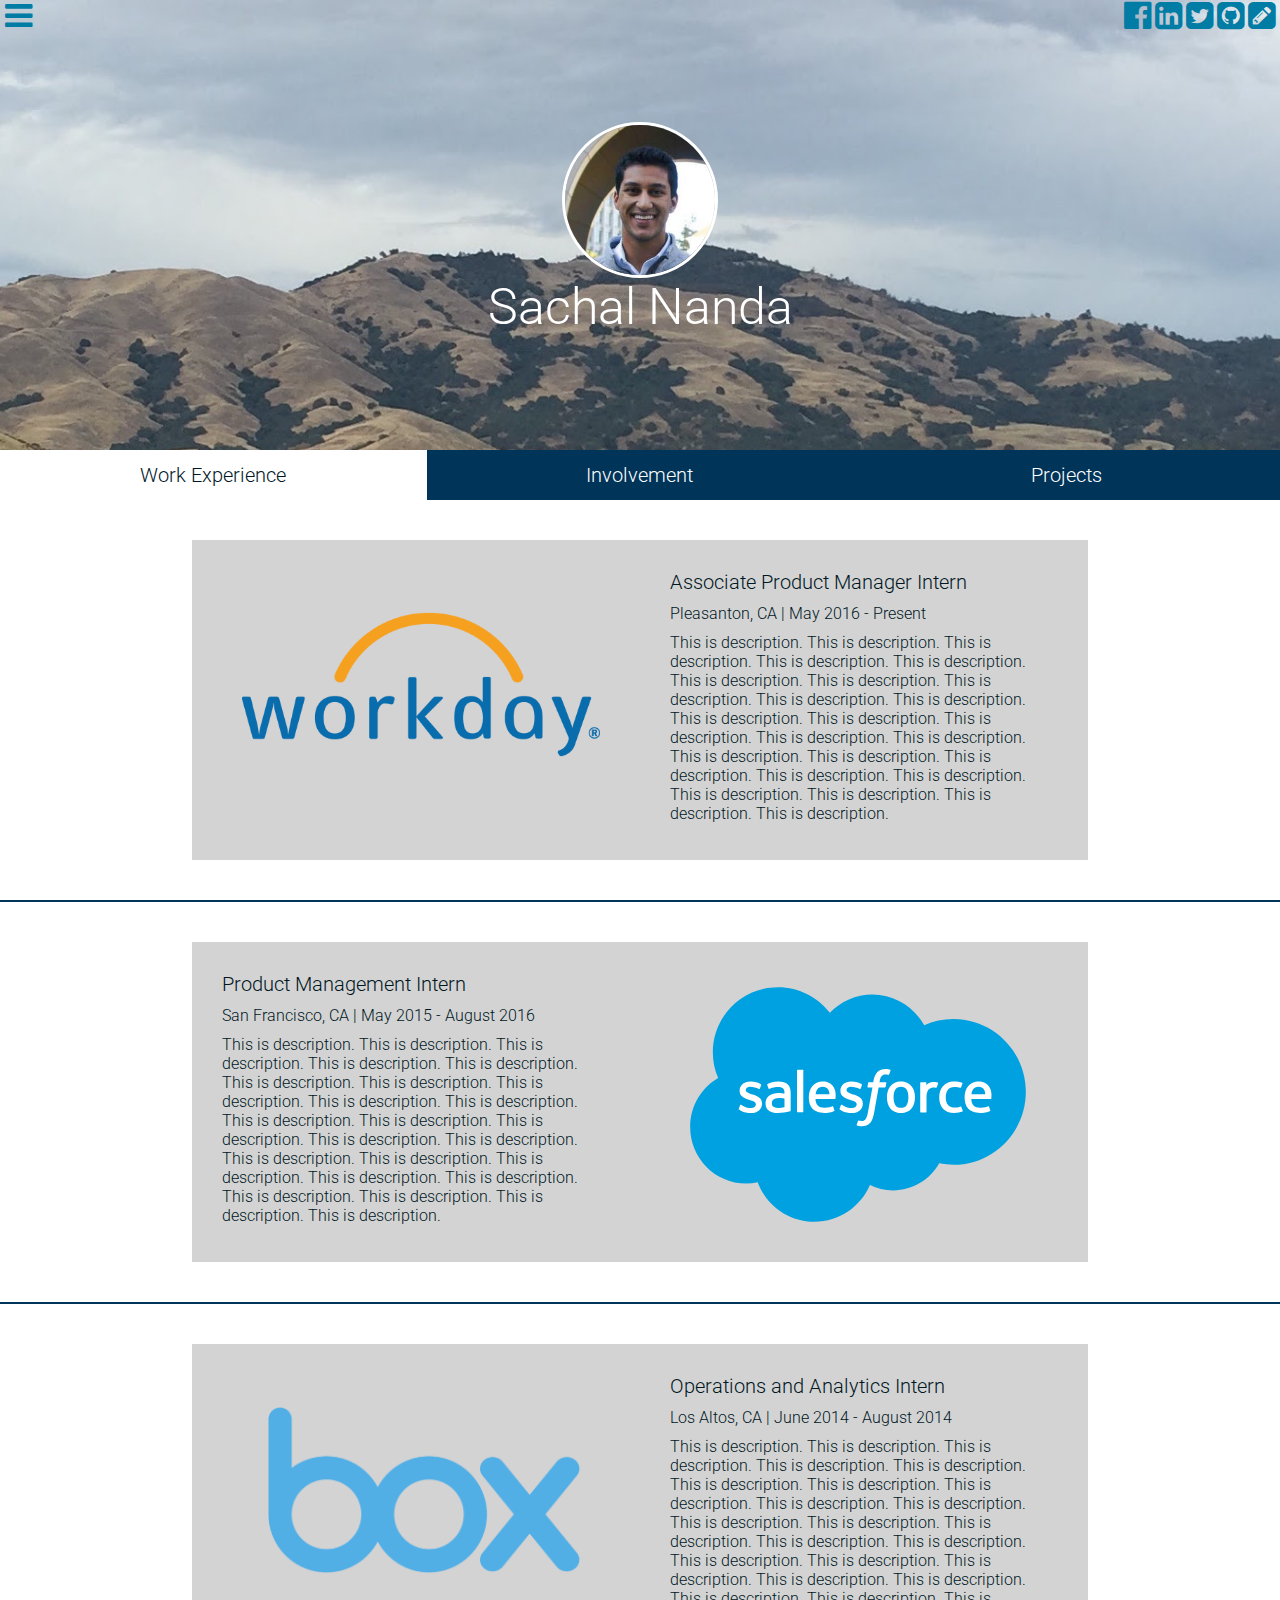
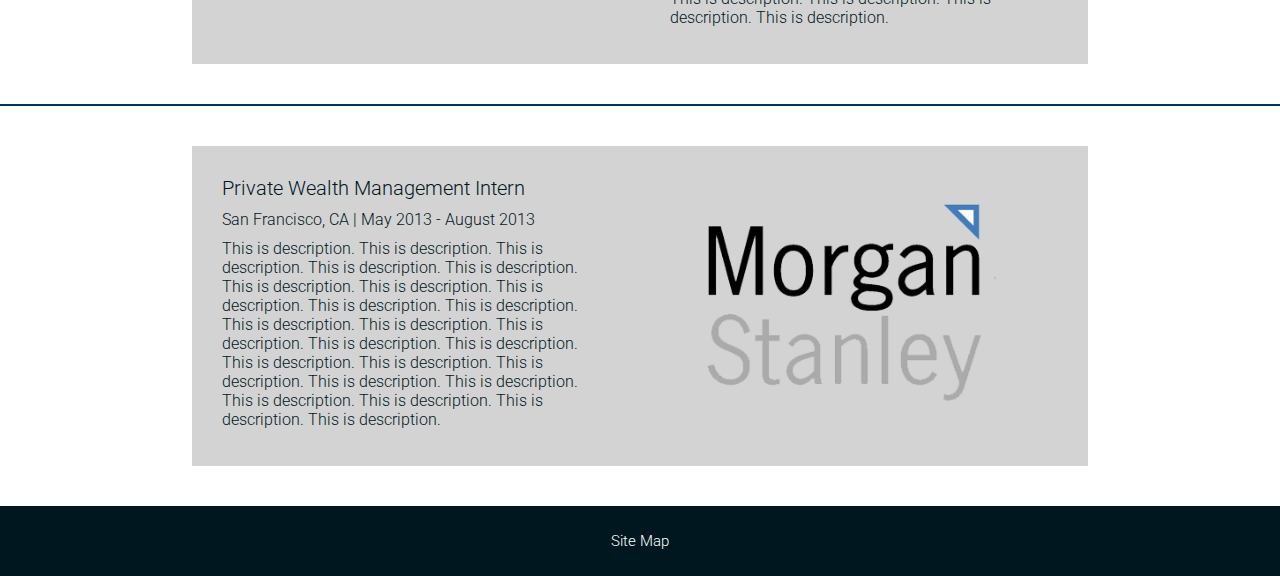
==== index.html @ 0f154723 "First Commit" ====
<!DOCTYPE html>
<html>
    
    <head>
        <meta charset="utf-8">
        <meta http-equiv="X-UA-Compatible" content="IE=edge">
        <title>Sachal Nanda</title>
        <meta name="description" content="An interactive getting started guide for Brackets.">
        <link rel="stylesheet" href="css/font-awesome.css">
        <link href='https://fonts.googleapis.com/css?family=Roboto:400,300italic,400italic,300' rel='stylesheet' type='text/css'>
    </head>
    <body>
        <header>
            <div id="mountain">
                <div class="menu">
                    <span class="fa fa-bars fa-2x"></span>
                    <div class="social_media">
                        <a href="https://www.facebook.com/sachalnanda"><span class="fa fa-facebook-official fa-2x"></span></a>
                        <a href="https://www.linkedin.com/in/sachalnanda"><span class="fa fa-linkedin-square fa-2x"></span></a>
                        <a href="https://twitter.com/sach_18"><span class="fa fa-twitter-square fa-2x"></span></a>
                        <a href="https://github.com/nandasachal"><span class="fa fa-github-square fa-2x"></span></a>
                        <a href="https://medium.com/@sachalnanda"><span class="fa fa-pencil-square fa-2x"></span></a>
                    </div>
                </div>
                <img src="files/profile_pic.jpg" class="profile_pic" alt="Sachal Nanda"/>
                <div class="text">
                    <p id="name">Sachal Nanda</p>
                    <!-- <p id="education">
                        B.A. Computer Science - University of California, Berkeley </br>
                        B.S. Business Administration - Haas School of Business, Berkeley
                    </p> -->
                </div>
                <div class="main_tabs">
                    <div id="first_tab">Work Experience
                    </div><a href="involvement.html"><div id="second_tab">Involvement
                    </div></a><a href="projects.html"><div id="third_tab">Projects
                    </div></a>
                </div>  
            </div> 
        </header>
        <main>
            <div class="career_block">
                <div class="inner_block" id="first_block">
                    <div class="content_holder_left">
                        <img src="files/workday_logo.png" id="workday_logo"/>
                    </div>
                    <div class="content_holder_right description">
                        <p style="font-size: 20px" class="title">Associate Product Manager Intern<p>
                        <p class="meta_data">Pleasanton, CA | May 2016 - Present</p>
                        <p>This is description. This is description. This is description.
                           This is description. This is description. This is description.
                           This is description. This is description. This is description.
                           This is description. This is description. This is description.
                           This is description. This is description. This is description.
                           This is description. This is description. This is description.
                           This is description. This is description. This is description.
                           This is description. This is description. This is description.
                        </p>
                    </div>
                </div>
            </div>
            <div class="block_separator"></div>
            <div class="career_block">
                <div class="inner_block" id="second_block">
                    <div class="content_holder_right">
                        <img src="files/salesforce_logo.svg" id="salesforce_logo"/>
                    </div>
                    <div class="content_holder_left description">
                        <p style="font-size: 20px" class="title">Product Management Intern<p>
                        <p class="meta_data">San Francisco, CA | May 2015 - August 2016</p>
                        <p>This is description. This is description. This is description.
                           This is description. This is description. This is description.
                           This is description. This is description. This is description.
                           This is description. This is description. This is description.
                           This is description. This is description. This is description.
                           This is description. This is description. This is description.
                           This is description. This is description. This is description.
                           This is description. This is description. This is description.
                        </p>
                    </div>
                </div>
            </div>
            <div class="block_separator"></div>
            <div class="career_block">
                <div class="inner_block" id="third_block">
                    <div class="content_holder_left">
                        <img src="files/box_logo.png" id="box_logo"/>
                    </div>
                    <div class="content_holder_right description">
                        <p style="font-size: 20px" class="title">Operations and Analytics Intern<p>
                        <p class="meta_data">Los Altos, CA | June 2014 - August 2014</p>
                        <p>This is description. This is description. This is description.
                           This is description. This is description. This is description.
                           This is description. This is description. This is description.
                           This is description. This is description. This is description.
                           This is description. This is description. This is description.
                           This is description. This is description. This is description.
                           This is description. This is description. This is description.
                           This is description. This is description. This is description.
                        </p>
                    </div>
                </div>
            </div>
            <div class="block_separator"></div>
            <div class="career_block">
                <div class="inner_block" id="fourth_block">
                    <div class="content_holder_right">
                        <img src="files/ms_logo.png" id="ms_logo"/>
                    </div>
                    <div class="content_holder_left description">
                        <p style="font-size: 20px" class="title">Private Wealth Management Intern<p>
                        <p class="meta_data">San Francisco, CA | May 2013 - August 2013</p>
                        <p>This is description. This is description. This is description.
                           This is description. This is description. This is description.
                           This is description. This is description. This is description.
                           This is description. This is description. This is description.
                           This is description. This is description. This is description.
                           This is description. This is description. This is description.
                           This is description. This is description. This is description.
                           This is description. This is description. This is description.
                        </p>
                    </div>
                </div>
            </div>
        </main>
        <footer>
            Site Map
        </footer>
        
    </body>
</html>
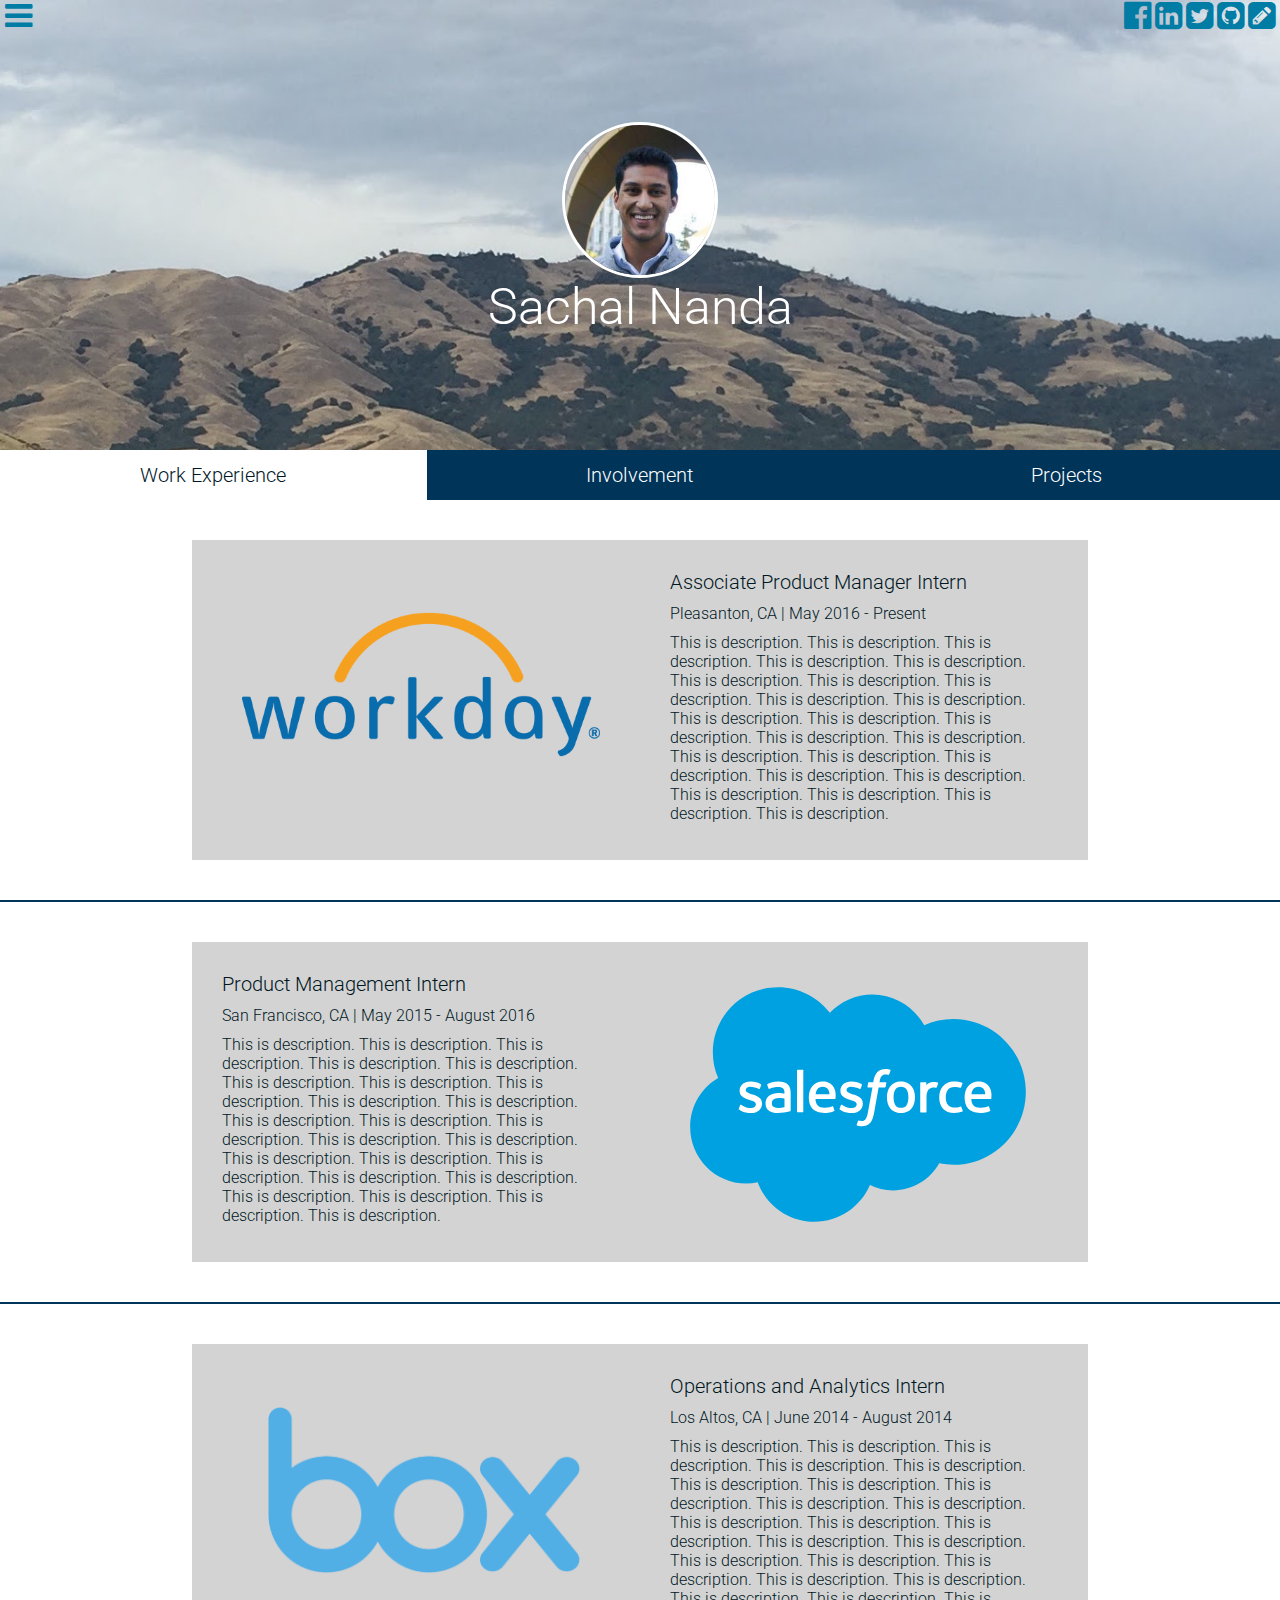
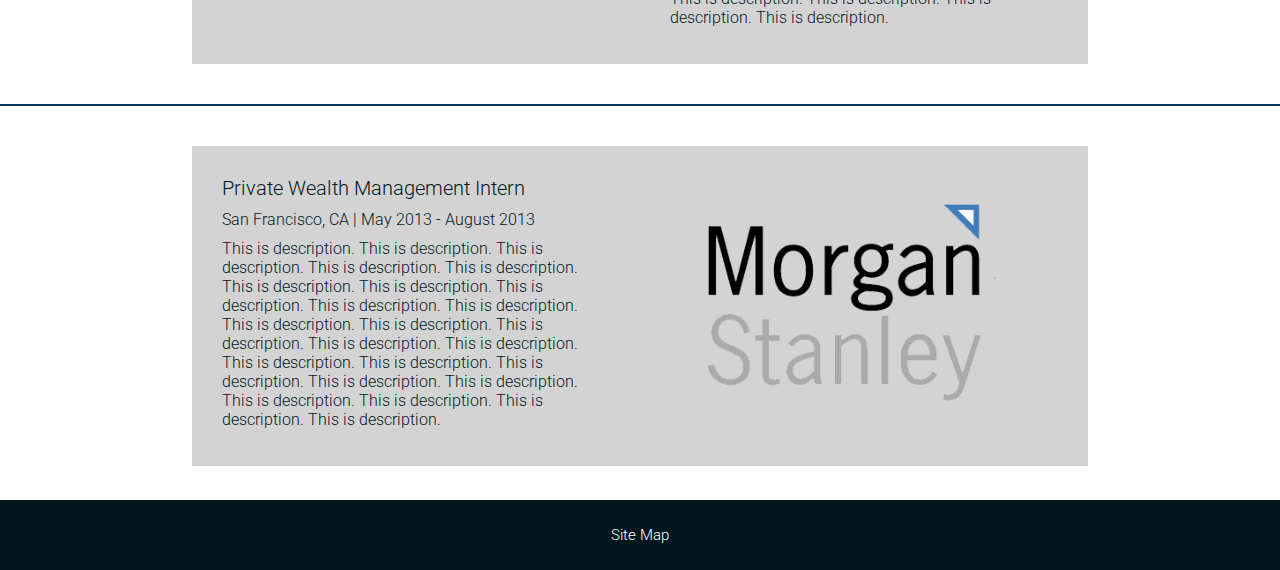
==== commit ce0955db: "added jQuery" ====
--- a/index.html
+++ b/index.html
@@ -8,6 +8,8 @@
         <meta name="description" content="An interactive getting started guide for Brackets.">
         <link rel="stylesheet" href="css/font-awesome.css">
         <link href='https://fonts.googleapis.com/css?family=Roboto:400,300italic,400italic,300' rel='stylesheet' type='text/css'>
+        <script type="text/javascript" src="https://ajax.googleapis.com/ajax/libs/jquery/1.12.2/jquery.min.js"></script>
+        <script src="js/dynamic.js"></script>
     </head>
     <body>
         <header>
@@ -31,14 +33,14 @@
                     </p> -->
                 </div>
                 <div class="main_tabs">
-                    <div id="first_tab">Work Experience
-                    </div><a href="involvement.html"><div id="second_tab">Involvement
-                    </div></a><a href="projects.html"><div id="third_tab">Projects
+                    <div class="clicked" id="first_tab">Work Experience
+                    </div><div class="not_clicked" id="second_tab">Involvement
+                    </div><div class="not_clicked" id="third_tab">Projects
                     </div></a>
                 </div>  
             </div> 
         </header>
-        <main>
+        <main id="work_experience">
             <div class="career_block">
                 <div class="inner_block" id="first_block">
                     <div class="content_holder_left">
@@ -46,6 +48,176 @@
                     </div>
                     <div class="content_holder_right description">
                         <p style="font-size: 20px" class="title">Associate Product Manager Intern<p>
+                        <p class="meta_data">Pleasanton, CA | May 2016 - Present</p>
+                        <p>This is description. This is description. This is description.
+                           This is description. This is description. This is description.
+                           This is description. This is description. This is description.
+                           This is description. This is description. This is description.
+                           This is description. This is description. This is description.
+                           This is description. This is description. This is description.
+                           This is description. This is description. This is description.
+                           This is description. This is description. This is description.
+                        </p>
+                    </div>
+                </div>
+            </div>
+            <div class="block_separator"></div>
+            <div class="career_block">
+                <div class="inner_block" id="second_block">
+                    <div class="content_holder_right">
+                        <img src="files/salesforce_logo.svg" id="salesforce_logo"/>
+                    </div>
+                    <div class="content_holder_left description">
+                        <p style="font-size: 20px" class="title">Product Management Intern<p>
+                        <p class="meta_data">San Francisco, CA | May 2015 - August 2016</p>
+                        <p>This is description. This is description. This is description.
+                           This is description. This is description. This is description.
+                           This is description. This is description. This is description.
+                           This is description. This is description. This is description.
+                           This is description. This is description. This is description.
+                           This is description. This is description. This is description.
+                           This is description. This is description. This is description.
+                           This is description. This is description. This is description.
+                        </p>
+                    </div>
+                </div>
+            </div>
+            <div class="block_separator"></div>
+            <div class="career_block">
+                <div class="inner_block" id="third_block">
+                    <div class="content_holder_left">
+                        <img src="files/box_logo.png" id="box_logo"/>
+                    </div>
+                    <div class="content_holder_right description">
+                        <p style="font-size: 20px" class="title">Operations and Analytics Intern<p>
+                        <p class="meta_data">Los Altos, CA | June 2014 - August 2014</p>
+                        <p>This is description. This is description. This is description.
+                           This is description. This is description. This is description.
+                           This is description. This is description. This is description.
+                           This is description. This is description. This is description.
+                           This is description. This is description. This is description.
+                           This is description. This is description. This is description.
+                           This is description. This is description. This is description.
+                           This is description. This is description. This is description.
+                        </p>
+                    </div>
+                </div>
+            </div>
+            <div class="block_separator"></div>
+            <div class="career_block">
+                <div class="inner_block" id="fourth_block">
+                    <div class="content_holder_right">
+                        <img src="files/ms_logo.png" id="ms_logo"/>
+                    </div>
+                    <div class="content_holder_left description">
+                        <p style="font-size: 20px" class="title">Private Wealth Management Intern<p>
+                        <p class="meta_data">San Francisco, CA | May 2013 - August 2013</p>
+                        <p>This is description. This is description. This is description.
+                           This is description. This is description. This is description.
+                           This is description. This is description. This is description.
+                           This is description. This is description. This is description.
+                           This is description. This is description. This is description.
+                           This is description. This is description. This is description.
+                           This is description. This is description. This is description.
+                           This is description. This is description. This is description.
+                        </p>
+                    </div>
+                </div>
+            </div>
+        </main>
+        <main id="involvement">
+            <div class="career_block">
+                <div class="inner_block" id="first_block">
+                    <div class="content_holder_left">
+                        <img src="files/workday_logo.png" id="workday_logo"/>
+                    </div>
+                    <div class="content_holder_right description">
+                        <p style="font-size: 20px" class="title">Involvement<p>
+                        <p class="meta_data">Pleasanton, CA | May 2016 - Present</p>
+                        <p>This is description. This is description. This is description.
+                           This is description. This is description. This is description.
+                           This is description. This is description. This is description.
+                           This is description. This is description. This is description.
+                           This is description. This is description. This is description.
+                           This is description. This is description. This is description.
+                           This is description. This is description. This is description.
+                           This is description. This is description. This is description.
+                        </p>
+                    </div>
+                </div>
+            </div>
+            <div class="block_separator"></div>
+            <div class="career_block">
+                <div class="inner_block" id="second_block">
+                    <div class="content_holder_right">
+                        <img src="files/salesforce_logo.svg" id="salesforce_logo"/>
+                    </div>
+                    <div class="content_holder_left description">
+                        <p style="font-size: 20px" class="title">Product Management Intern<p>
+                        <p class="meta_data">San Francisco, CA | May 2015 - August 2016</p>
+                        <p>This is description. This is description. This is description.
+                           This is description. This is description. This is description.
+                           This is description. This is description. This is description.
+                           This is description. This is description. This is description.
+                           This is description. This is description. This is description.
+                           This is description. This is description. This is description.
+                           This is description. This is description. This is description.
+                           This is description. This is description. This is description.
+                        </p>
+                    </div>
+                </div>
+            </div>
+            <div class="block_separator"></div>
+            <div class="career_block">
+                <div class="inner_block" id="third_block">
+                    <div class="content_holder_left">
+                        <img src="files/box_logo.png" id="box_logo"/>
+                    </div>
+                    <div class="content_holder_right description">
+                        <p style="font-size: 20px" class="title">Operations and Analytics Intern<p>
+                        <p class="meta_data">Los Altos, CA | June 2014 - August 2014</p>
+                        <p>This is description. This is description. This is description.
+                           This is description. This is description. This is description.
+                           This is description. This is description. This is description.
+                           This is description. This is description. This is description.
+                           This is description. This is description. This is description.
+                           This is description. This is description. This is description.
+                           This is description. This is description. This is description.
+                           This is description. This is description. This is description.
+                        </p>
+                    </div>
+                </div>
+            </div>
+            <div class="block_separator"></div>
+            <div class="career_block">
+                <div class="inner_block" id="fourth_block">
+                    <div class="content_holder_right">
+                        <img src="files/ms_logo.png" id="ms_logo"/>
+                    </div>
+                    <div class="content_holder_left description">
+                        <p style="font-size: 20px" class="title">Private Wealth Management Intern<p>
+                        <p class="meta_data">San Francisco, CA | May 2013 - August 2013</p>
+                        <p>This is description. This is description. This is description.
+                           This is description. This is description. This is description.
+                           This is description. This is description. This is description.
+                           This is description. This is description. This is description.
+                           This is description. This is description. This is description.
+                           This is description. This is description. This is description.
+                           This is description. This is description. This is description.
+                           This is description. This is description. This is description.
+                        </p>
+                    </div>
+                </div>
+            </div>
+        </main>
+        <main id="projects">
+            <div class="career_block">
+                <div class="inner_block" id="first_block">
+                    <div class="content_holder_left">
+                        <img src="files/workday_logo.png" id="workday_logo"/>
+                    </div>
+                    <div class="content_holder_right description">
+                        <p style="font-size: 20px" class="title">Projects<p>
                         <p class="meta_data">Pleasanton, CA | May 2016 - Present</p>
                         <p>This is description. This is description. This is description.
                            This is description. This is description. This is description.
@@ -126,6 +298,5 @@
         <footer>
             Site Map
         </footer>
-        
     </body>
 </html>
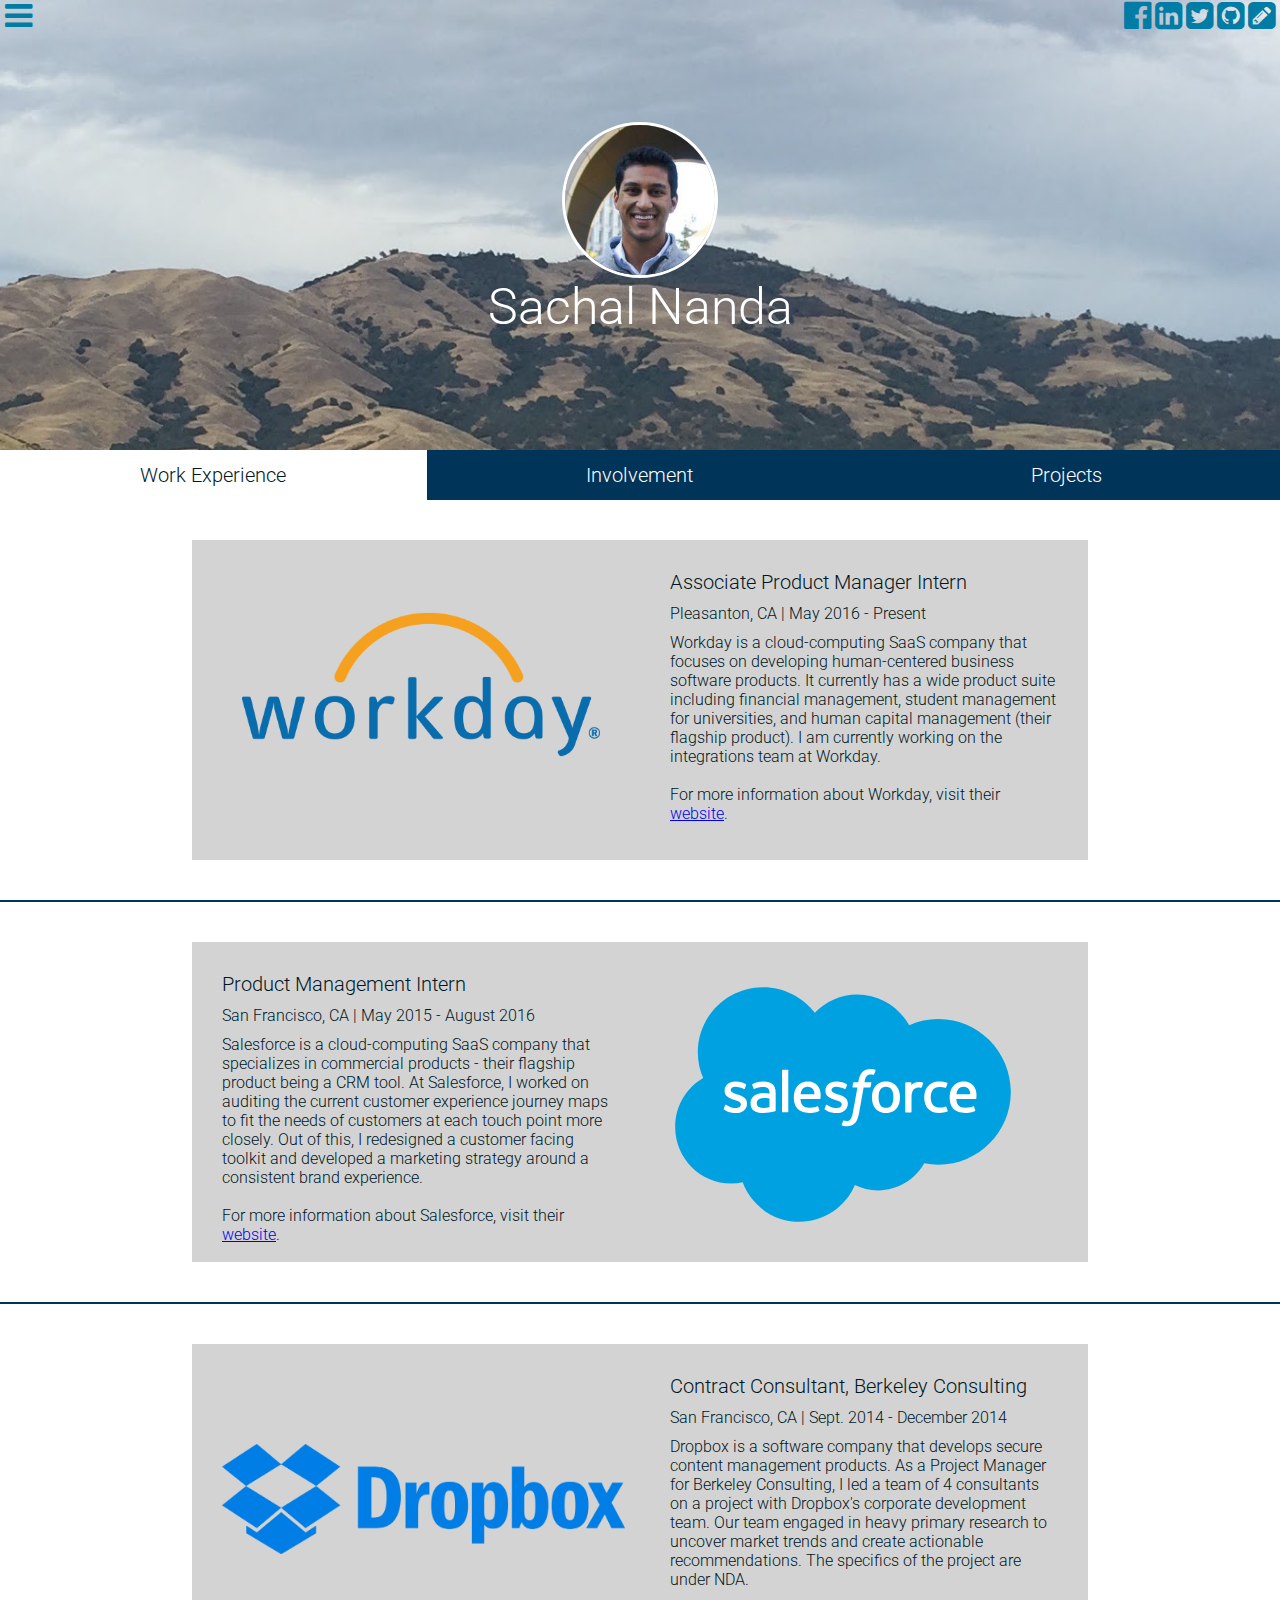
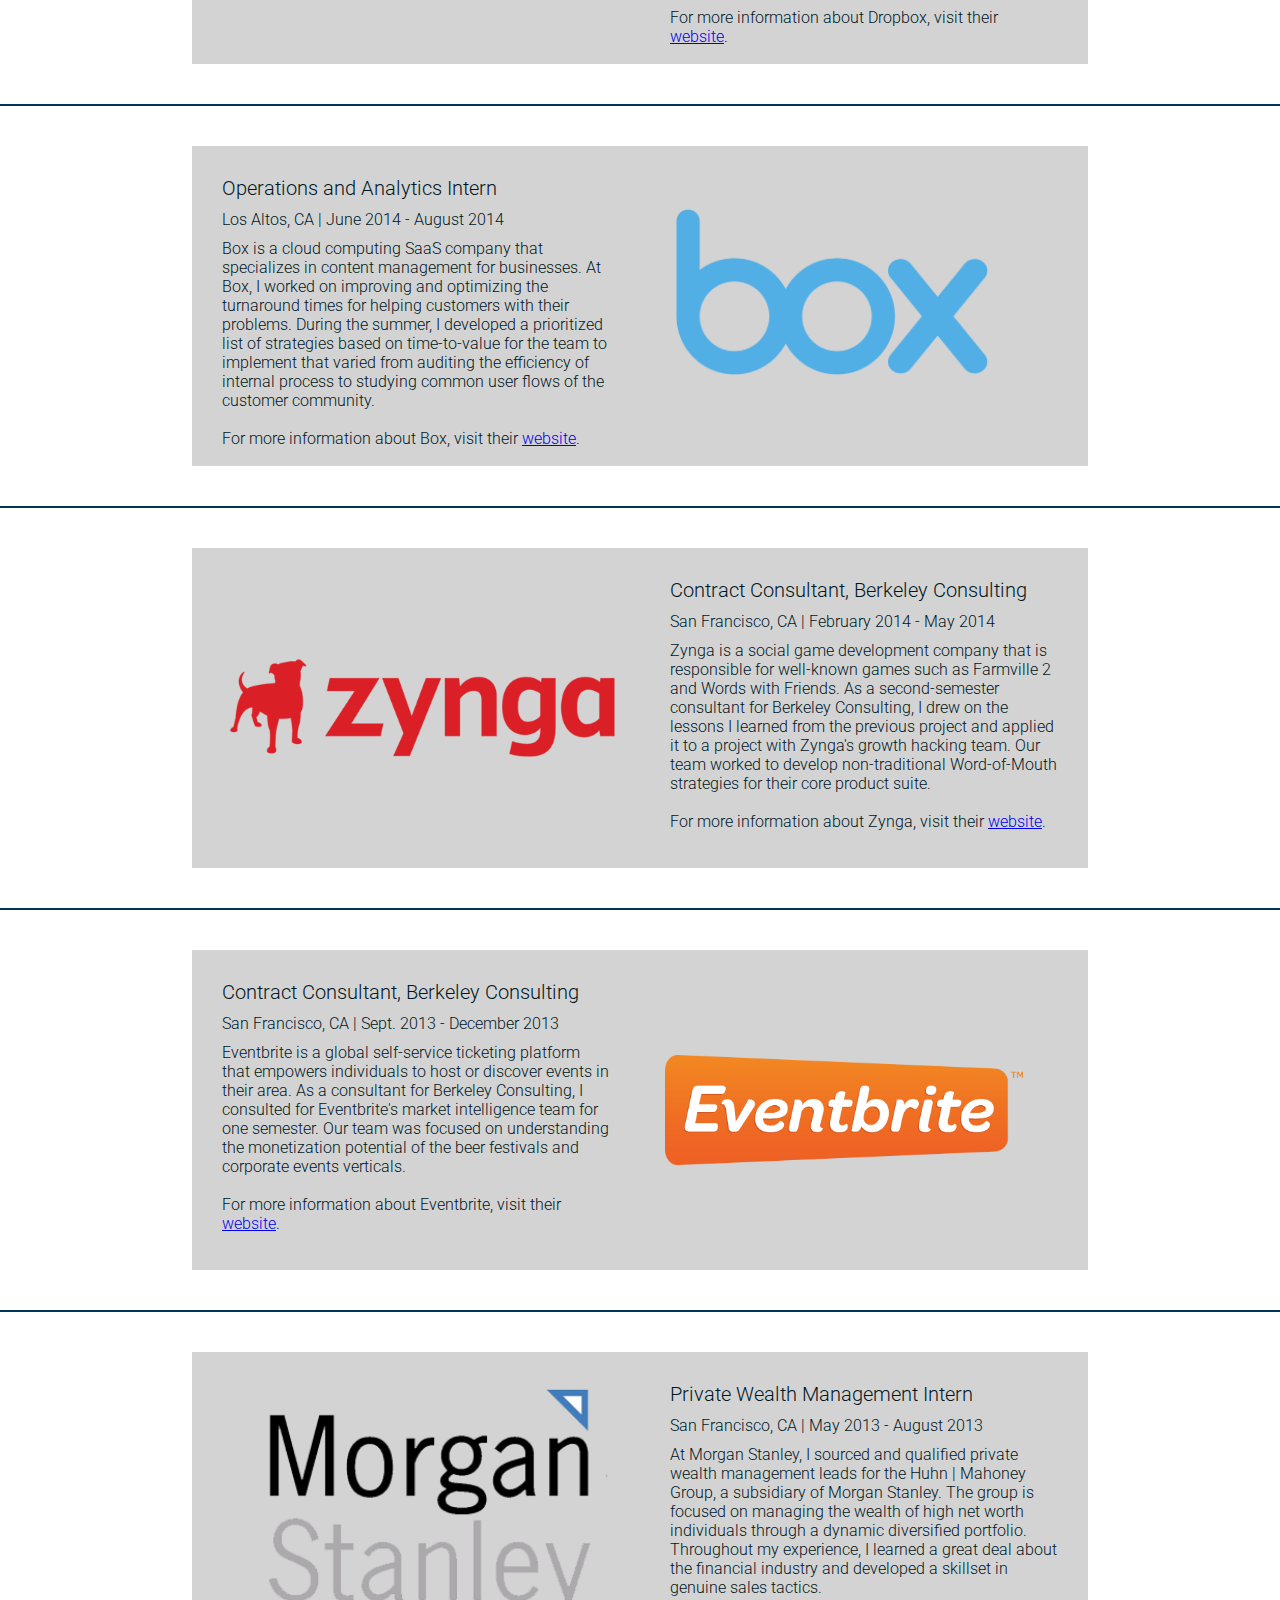
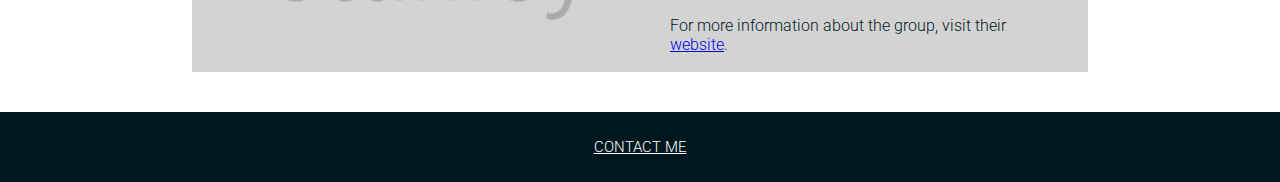
==== commit d9df904a: "first_iteration done" ====
--- a/index.html
+++ b/index.html
@@ -15,7 +15,7 @@
         <header>
             <div id="mountain">
                 <div class="menu">
-                    <span class="fa fa-bars fa-2x"></span>
+                    <a href="index.html"><span class="fa fa-bars fa-2x"></span></a>
                     <div class="social_media">
                         <a href="https://www.facebook.com/sachalnanda"><span class="fa fa-facebook-official fa-2x"></span></a>
                         <a href="https://www.linkedin.com/in/sachalnanda"><span class="fa fa-linkedin-square fa-2x"></span></a>
@@ -47,16 +47,16 @@
                         <img src="files/workday_logo.png" id="workday_logo"/>
                     </div>
                     <div class="content_holder_right description">
-                        <p style="font-size: 20px" class="title">Associate Product Manager Intern<p>
+                        <p class="title">Associate Product Manager Intern<p>
                         <p class="meta_data">Pleasanton, CA | May 2016 - Present</p>
-                        <p>This is description. This is description. This is description.
-                           This is description. This is description. This is description.
-                           This is description. This is description. This is description.
-                           This is description. This is description. This is description.
-                           This is description. This is description. This is description.
-                           This is description. This is description. This is description.
-                           This is description. This is description. This is description.
-                           This is description. This is description. This is description.
+                        <p>Workday is a cloud-computing
+                        SaaS company that focuses on developing human-centered business software products. It currently
+                        has a wide product suite including financial management, student management for universities, and
+                        human capital management (their flagship product). I am currently working on the integrations team at Workday. 
+                        </br>
+                        </br>
+                        For more information about Workday, visit their <a href="http://www.workday.com/">
+                        website</a>.
                         </p>
                     </div>
                 </div>
@@ -68,16 +68,39 @@
                         <img src="files/salesforce_logo.svg" id="salesforce_logo"/>
                     </div>
                     <div class="content_holder_left description">
-                        <p style="font-size: 20px" class="title">Product Management Intern<p>
+                        <p class="title">Product Management Intern<p>
                         <p class="meta_data">San Francisco, CA | May 2015 - August 2016</p>
-                        <p>This is description. This is description. This is description.
-                           This is description. This is description. This is description.
-                           This is description. This is description. This is description.
-                           This is description. This is description. This is description.
-                           This is description. This is description. This is description.
-                           This is description. This is description. This is description.
-                           This is description. This is description. This is description.
-                           This is description. This is description. This is description.
+                        <p>Salesforce is a cloud-computing SaaS company that specializes
+                        in commercial products - their flagship product being a CRM tool. At Salesforce, I worked on auditing the current customer experience journey
+                        maps to fit the needs of customers at each touch point more closely. Out of this,
+                        I redesigned a customer facing toolkit and developed a marketing strategy around a 
+                        consistent brand experience.
+                        </br>
+                        </br>
+                        For more information about Salesforce, visit their <a href="https://www.salesforce.com/">
+                        website</a>.
+                        </p>
+                    </div>
+                </div>
+            </div>
+            <div class="block_separator"></div>
+            <div class="career_block">
+                <div class="inner_block" id="second_block">
+                    <div class="content_holder_left">
+                        <img src="files/dropbox_logo.png" id="dropbox_logo"/>
+                    </div>
+                    <div class="content_holder_right description">
+                        <p class="title">Contract Consultant, Berkeley Consulting<p>
+                        <p class="meta_data">San Francisco, CA | Sept. 2014 - December 2014</p>
+                        <p>Dropbox is a software company that develops secure 
+                        content management products. As a Project Manager for Berkeley Consulting, I led a team of 4 consultants
+                        on a project with Dropbox's corporate development team.
+                        Our team engaged in heavy primary research to uncover market trends
+                        and create actionable recommendations. The specifics of the project are under NDA.
+                        </br>
+                        </br>
+                        For more information about Dropbox, visit their <a href="https://www.dropbox.com/about">
+                        website</a>.
                         </p>
                     </div>
                 </div>
@@ -85,20 +108,63 @@
             <div class="block_separator"></div>
             <div class="career_block">
                 <div class="inner_block" id="third_block">
-                    <div class="content_holder_left">
+                    <div class="content_holder_right">
                         <img src="files/box_logo.png" id="box_logo"/>
                     </div>
-                    <div class="content_holder_right description">
-                        <p style="font-size: 20px" class="title">Operations and Analytics Intern<p>
+                    <div class="content_holder_left description">
+                        <p class="title">Operations and Analytics Intern<p>
                         <p class="meta_data">Los Altos, CA | June 2014 - August 2014</p>
-                        <p>This is description. This is description. This is description.
-                           This is description. This is description. This is description.
-                           This is description. This is description. This is description.
-                           This is description. This is description. This is description.
-                           This is description. This is description. This is description.
-                           This is description. This is description. This is description.
-                           This is description. This is description. This is description.
-                           This is description. This is description. This is description.
+                        <p>Box is a cloud computing SaaS company that specializes in 
+                        content management for businesses. At Box, I worked on improving and optimizing the turnaround times
+                        for helping customers with their problems. During the summer, I developed a prioritized list of strategies based on time-to-value for the team to implement that varied from auditing the efficiency of internal process to studying common user flows of the customer community.
+                        </br>
+                        </br>
+                        For more information about Box, visit their <a href="https://www2.box.com/about-us">
+                        website</a>.
+                        </p>
+                    </div>
+                </div>
+            </div>
+            <div class="block_separator"></div>
+            <div class="career_block">
+                <div class="inner_block" id="second_block">
+                    <div class="content_holder_left">
+                        <img src="files/zynga_logo.png" id="zynga_logo"/>
+                    </div>
+                    <div class="content_holder_right description">
+                        <p class="title">Contract Consultant, Berkeley Consulting<p>
+                        <p class="meta_data">San Francisco, CA | February 2014 - May 2014</p>
+                        <p>Zynga is a social game development company that is responsible for 
+                        well-known games such as Farmville 2 and Words with Friends. As a second-semester consultant for Berkeley Consulting, I drew on the lessons
+                        I learned from the previous project and applied it to a project with Zynga's
+                        growth hacking team. Our team worked to develop
+                        non-traditional Word-of-Mouth strategies for their core product suite.
+                        </br>
+                        </br>
+                        For more information about Zynga, visit their <a href="https://www.zynga.com/">
+                        website</a>.
+                        </p>
+                    </div>
+                </div>
+            </div>
+            <div class="block_separator"></div>
+            <div class="career_block">
+                <div class="inner_block" id="second_block">
+                    <div class="content_holder_right">
+                        <img src="files/eventbrite_logo.png" id="eventbrite_logo"/>
+                    </div>
+                    <div class="content_holder_left description">
+                        <p class="title">Contract Consultant, Berkeley Consulting<p>
+                        <p class="meta_data">San Francisco, CA | Sept. 2013 - December 2013</p>
+                        <p>Eventbrite is a global self-service ticketing
+                        platform that empowers individuals to host or discover events in their area. As a consultant for Berkeley Consulting, I consulted for Eventbrite's
+                        market intelligence team for one semester.
+                        Our team was focused on understanding the monetization potential of the beer festivals 
+                        and corporate events verticals.
+                        </br>
+                        </br>
+                        For more information about Eventbrite, visit their <a href="https://www.eventbrite.com/about/">
+                        website</a>.
                         </p>
                     </div>
                 </div>
@@ -106,20 +172,21 @@
             <div class="block_separator"></div>
             <div class="career_block">
                 <div class="inner_block" id="fourth_block">
-                    <div class="content_holder_right">
+                    <div class="content_holder_left">
                         <img src="files/ms_logo.png" id="ms_logo"/>
                     </div>
-                    <div class="content_holder_left description">
-                        <p style="font-size: 20px" class="title">Private Wealth Management Intern<p>
+                    <div class="content_holder_right description">
+                        <p class="title">Private Wealth Management Intern<p>
                         <p class="meta_data">San Francisco, CA | May 2013 - August 2013</p>
-                        <p>This is description. This is description. This is description.
-                           This is description. This is description. This is description.
-                           This is description. This is description. This is description.
-                           This is description. This is description. This is description.
-                           This is description. This is description. This is description.
-                           This is description. This is description. This is description.
-                           This is description. This is description. This is description.
-                           This is description. This is description. This is description.
+                        <p>At Morgan Stanley, I sourced and qualified
+                           private wealth management leads for the Huhn | Mahoney Group, a 
+                           subsidiary of Morgan Stanley. The group is focused on managing the wealth of 
+                           high net worth individuals through a dynamic diversified portfolio.
+                           Throughout my experience, I learned a great deal about the financial industry 
+                           and developed a skillset in genuine sales tactics.
+                           </br>
+                           </br>
+                           For more information about the group, visit their <a href="http://www.morganstanleypwa.com/thehuhnmahoneygroup/">website</a>.
                         </p>
                     </div>
                 </div>
@@ -129,40 +196,35 @@
             <div class="career_block">
                 <div class="inner_block" id="first_block">
                     <div class="content_holder_left">
-                        <img src="files/workday_logo.png" id="workday_logo"/>
-                    </div>
-                    <div class="content_holder_right description">
-                        <p style="font-size: 20px" class="title">Involvement<p>
-                        <p class="meta_data">Pleasanton, CA | May 2016 - Present</p>
-                        <p>This is description. This is description. This is description.
-                           This is description. This is description. This is description.
-                           This is description. This is description. This is description.
-                           This is description. This is description. This is description.
-                           This is description. This is description. This is description.
-                           This is description. This is description. This is description.
-                           This is description. This is description. This is description.
-                           This is description. This is description. This is description.
-                        </p>
-                    </div>
-                </div>
-            </div>
-            <div class="block_separator"></div>
-            <div class="career_block">
-                <div class="inner_block" id="second_block">
-                    <div class="content_holder_right">
-                        <img src="files/salesforce_logo.svg" id="salesforce_logo"/>
-                    </div>
-                    <div class="content_holder_left description">
-                        <p style="font-size: 20px" class="title">Product Management Intern<p>
-                        <p class="meta_data">San Francisco, CA | May 2015 - August 2016</p>
-                        <p>This is description. This is description. This is description.
-                           This is description. This is description. This is description.
-                           This is description. This is description. This is description.
-                           This is description. This is description. This is description.
-                           This is description. This is description. This is description.
-                           This is description. This is description. This is description.
-                           This is description. This is description. This is description.
-                           This is description. This is description. This is description.
+                        <img src="files/bc_logo.png" id="bc_logo"/>
+                    </div>
+                    <div class="content_holder_right description">
+                        <p class="title">Berkeley Consulting | President, AM, PM<p>
+                        <p class="meta_data">September 2013 - May 2016</p>
+                        <p>Berkeley Consulting (BC) is a not-for-profit management consulting firm that provides innovative 
+                           solutions to core business problems faced by its clients. Since 1996, BC has  served 
+                           over 150 clients across many different industries, including Fortune 500 companies, local startups, and nonprofits around the world. During my time in BC, I was a consultant, a project manager, an account manager, and the president. For more information, visit the Berkeley Consulting <a href="http://bc.berkeley.edu">website</a>.
+                        </p>
+                    </div>
+                </div>
+            </div>
+            <div class="block_separator"></div>
+            <div class="career_block">
+                <div class="inner_block" id="second_block">
+                    <div class="content_holder_right">
+                        <img src="files/club_golf_logo.png" id="club_golf_logo"/>
+                    </div>
+                    <div class="content_holder_left description">
+                        <p class="title">Cal Club Golf | Founder, President<p>
+                        <p class="meta_data">January 2014 - May 2016</p>
+                        <p>The Cal Club Golf team is a competitive golfing co-ed organization
+                           that competes with other colleges and universities around the nation
+                           through the National Collegiate Club Golf Association (NCCGA). 
+                           The team is comprised of 25-30 members and calls the Tilden Golf Course its home course. 
+                           I created the team to serve as an outlet for golfers to engage competitively
+                           aside from the official NCAA Cal team. For more information about the
+                           club team, visit the Cal Club Golf <a href="https://www.facebook.com/clubgolfatberkeley">
+                           Facebook page</a>.
                         </p>
                     </div>
                 </div>
@@ -171,40 +233,15 @@
             <div class="career_block">
                 <div class="inner_block" id="third_block">
                     <div class="content_holder_left">
-                        <img src="files/box_logo.png" id="box_logo"/>
-                    </div>
-                    <div class="content_holder_right description">
-                        <p style="font-size: 20px" class="title">Operations and Analytics Intern<p>
-                        <p class="meta_data">Los Altos, CA | June 2014 - August 2014</p>
-                        <p>This is description. This is description. This is description.
-                           This is description. This is description. This is description.
-                           This is description. This is description. This is description.
-                           This is description. This is description. This is description.
-                           This is description. This is description. This is description.
-                           This is description. This is description. This is description.
-                           This is description. This is description. This is description.
-                           This is description. This is description. This is description.
-                        </p>
-                    </div>
-                </div>
-            </div>
-            <div class="block_separator"></div>
-            <div class="career_block">
-                <div class="inner_block" id="fourth_block">
-                    <div class="content_holder_right">
-                        <img src="files/ms_logo.png" id="ms_logo"/>
-                    </div>
-                    <div class="content_holder_left description">
-                        <p style="font-size: 20px" class="title">Private Wealth Management Intern<p>
-                        <p class="meta_data">San Francisco, CA | May 2013 - August 2013</p>
-                        <p>This is description. This is description. This is description.
-                           This is description. This is description. This is description.
-                           This is description. This is description. This is description.
-                           This is description. This is description. This is description.
-                           This is description. This is description. This is description.
-                           This is description. This is description. This is description.
-                           This is description. This is description. This is description.
-                           This is description. This is description. This is description.
+                        <img src="files/dx_logo.png" id="dx_logo"/>
+                    </div>
+                    <div class="content_holder_right description">
+                        <p class="title">Delta Chi Fraternity | Member<p>
+                        <p class="meta_data">December 2012 - May 2016</p>
+                        <p>The Delta Chi Fraternity ha 121 chapters and colonies operating throughout the United States and Canada. As per the website, Delta Chi's mission is to promote friendship, develop character, advance justice, and assist in the acquisition of a sound education. I was involved as a member of the
+                           Abracadabra chapter at UC Berkeley during my 4 years in college. During my freshman year, I held 
+                           the Scholarship position and the Sustainability position. For more information about Delta Chi,
+                           visit its <a href="http://deltachi.org/">website</a>.
                         </p>
                     </div>
                 </div>
@@ -214,89 +251,72 @@
             <div class="career_block">
                 <div class="inner_block" id="first_block">
                     <div class="content_holder_left">
-                        <img src="files/workday_logo.png" id="workday_logo"/>
-                    </div>
-                    <div class="content_holder_right description">
-                        <p style="font-size: 20px" class="title">Projects<p>
-                        <p class="meta_data">Pleasanton, CA | May 2016 - Present</p>
-                        <p>This is description. This is description. This is description.
-                           This is description. This is description. This is description.
-                           This is description. This is description. This is description.
-                           This is description. This is description. This is description.
-                           This is description. This is description. This is description.
-                           This is description. This is description. This is description.
-                           This is description. This is description. This is description.
-                           This is description. This is description. This is description.
-                        </p>
-                    </div>
-                </div>
-            </div>
-            <div class="block_separator"></div>
-            <div class="career_block">
-                <div class="inner_block" id="second_block">
-                    <div class="content_holder_right">
-                        <img src="files/salesforce_logo.svg" id="salesforce_logo"/>
-                    </div>
-                    <div class="content_holder_left description">
-                        <p style="font-size: 20px" class="title">Product Management Intern<p>
-                        <p class="meta_data">San Francisco, CA | May 2015 - August 2016</p>
-                        <p>This is description. This is description. This is description.
-                           This is description. This is description. This is description.
-                           This is description. This is description. This is description.
-                           This is description. This is description. This is description.
-                           This is description. This is description. This is description.
-                           This is description. This is description. This is description.
-                           This is description. This is description. This is description.
-                           This is description. This is description. This is description.
-                        </p>
-                    </div>
-                </div>
-            </div>
-            <div class="block_separator"></div>
-            <div class="career_block">
-                <div class="inner_block" id="third_block">
-                    <div class="content_holder_left">
-                        <img src="files/box_logo.png" id="box_logo"/>
-                    </div>
-                    <div class="content_holder_right description">
-                        <p style="font-size: 20px" class="title">Operations and Analytics Intern<p>
-                        <p class="meta_data">Los Altos, CA | June 2014 - August 2014</p>
-                        <p>This is description. This is description. This is description.
-                           This is description. This is description. This is description.
-                           This is description. This is description. This is description.
-                           This is description. This is description. This is description.
-                           This is description. This is description. This is description.
-                           This is description. This is description. This is description.
-                           This is description. This is description. This is description.
-                           This is description. This is description. This is description.
-                        </p>
-                    </div>
-                </div>
-            </div>
-            <div class="block_separator"></div>
-            <div class="career_block">
-                <div class="inner_block" id="fourth_block">
-                    <div class="content_holder_right">
-                        <img src="files/ms_logo.png" id="ms_logo"/>
-                    </div>
-                    <div class="content_holder_left description">
-                        <p style="font-size: 20px" class="title">Private Wealth Management Intern<p>
-                        <p class="meta_data">San Francisco, CA | May 2013 - August 2013</p>
-                        <p>This is description. This is description. This is description.
-                           This is description. This is description. This is description.
-                           This is description. This is description. This is description.
-                           This is description. This is description. This is description.
-                           This is description. This is description. This is description.
-                           This is description. This is description. This is description.
-                           This is description. This is description. This is description.
-                           This is description. This is description. This is description.
+                        <img src="files/wordlike_logo.png" id="wordlike_logo"/>
+                    </div>
+                    <div class="content_holder_right description">
+                        <p style="font-size: 20px" class="title">Wordlike Playground</p>
+                        <p class="meta_data">The Big Hack: Hackathon for Social Good</p>
+                        <p class="meta_data">1st Place Quill Category, 3rd Place Overall</p>
+                        <p>Our team created a gamified version of Quill's current single-player
+                           game called WordLike. <a href="https://www.quill.org/">Quill</a> is a 
+                           nonprofit that is striving to make students better writers. Our gamified
+                           approach was founded in capitalizing on human nature's affinity towards
+                           cooperation and competition. Check out the application <a href="http://wordlike-playground.herokuapp.com/">here</a>.
+                           </br>
+                           </br>
+                           Partner: <a href="https://www.linkedin.com/in/zstrenfel">Zach Strenfel</a>
+                        </p>
+                    </div>
+                </div>
+            </div>
+            <div class="block_separator"></div>
+            <div class="career_block">
+                <div class="inner_block" id="first_block">
+                    <div class="content_holder_right">
+                        <img src="files/somewear_logo.png" id="somewear_logo"/>
+                    </div>
+                    <div class="content_holder_left description">
+                        <p style="font-size: 20px" class="title">SomeWear</p>
+                        <p class="meta_data">Human-Computer Interaction Showcase, Berkeley</p>
+                        <p class="meta_data">Project-based Iterative Design Course (CS 160)</p>
+                        <p>Our team created a prototype of an IoT helper application that 
+                           simplifies the process of choosing clothes given occasion, weather, what's 
+                           in the laundry, and other variables. The app aims to reduce the inefficiencies 
+                           associated with managing one's closet, which can often take up to 15 minutes 
+                           daily. Check out the repository <a href="https://github.com/nandasachal/SomeWear_Prototype">
+                           here</a>.
+                           </br>
+                           </br>
+                           Partners: Annie Lin, Linda He, Darren Zhao
+                        </p>
+                    </div>
+                </div>
+            </div>
+            <div class="block_separator"></div>
+            <div class="career_block">
+                <div class="inner_block" id="first_block">
+                    <div class="content_holder_left">
+                        <img src="files/boxhub_logo.png" id="boxhub_logo"/>
+                    </div>
+                    <div class="content_holder_right description">
+                        <p style="font-size: 20px" class="title">Box Hub</p>
+                        <p class="meta_data">Internal Box Hackathon</p>
+                        <p class="meta_data">1st Place</p>
+                        <p>Our team created solution that centralizes information updates from
+                           multiple sources at Box. The incentive behind this product was 
+                           based on the fact that Box was no longer a small startup with a few
+                           employees, and efficient communication to all employees needed to
+                           be optimized. The solution cannot be shared since it is Box internal property.
+                           </br>
+                           </br>
+                           Partner: <a href="https://www.linkedin.com/in/lincoln-lam-76a94751">Lincoln Lam</a>
                         </p>
                     </div>
                 </div>
             </div>
         </main>
         <footer>
-            Site Map
+            <a href="mailto:nandasachal@gmail.com" target="_top" style="color: #FFFFFF">CONTACT ME</a>
         </footer>
     </body>
 </html>
